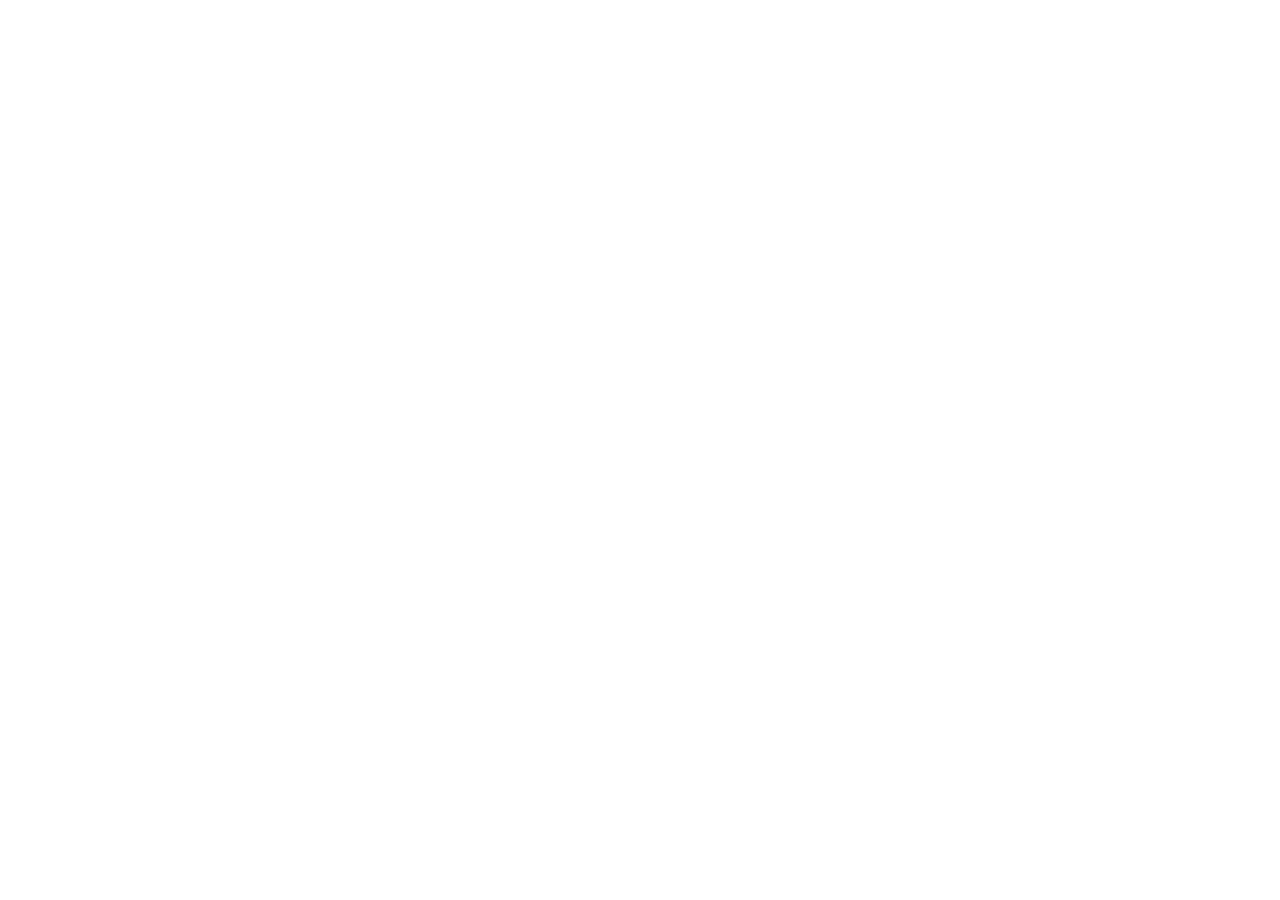
==== index.html @ 53a24859 "upload" ====
<!DOCTYPE html>
<html>

<head>
    <meta charset="utf-8">
    <title>Wheel of Fortune Bingo</title>

    <!--
    
MIT License
Copyright (c) 2017 Jeremy Rue
Permission is hereby granted, free of charge, to any person obtaining a copy
of this software and associated documentation files (the "Software"), to deal
in the Software without restriction, including without limitation the rights
to use, copy, modify, merge, publish, distribute, sublicense, and/or sell
copies of the Software, and to permit persons to whom the Software is
furnished to do so, subject to the following conditions:
The above copyright notice and this permission notice shall be included in all
copies or substantial portions of the Software.
THE SOFTWARE IS PROVIDED "AS IS", WITHOUT WARRANTY OF ANY KIND, EXPRESS OR
IMPLIED, INCLUDING BUT NOT LIMITED TO THE WARRANTIES OF MERCHANTABILITY,
FITNESS FOR A PARTICULAR PURPOSE AND NONINFRINGEMENT. IN NO EVENT SHALL THE
AUTHORS OR COPYRIGHT HOLDERS BE LIABLE FOR ANY CLAIM, DAMAGES OR OTHER
LIABILITY, WHETHER IN AN ACTION OF CONTRACT, TORT OR OTHERWISE, ARISING FROM,
OUT OF OR IN CONNECTION WITH THE SOFTWARE OR THE USE OR OTHER DEALINGS IN THE
SOFTWARE.
-->

    <style type="text/css">
        text {
            font-family: Helvetica, Arial, sans-serif;
            font-size: 11px;
            pointer-events: none;
        }

        #chart {
            position: absolute;
            width: 500px;
            height: 500px;
            top: 0;
            left: 0;
        }

        #question {
            position: absolute;
            width: 400px;
            height: 500px;
            top: 0;
            left: 520px;
        }

        #question h1 {
            font-size: 50px;
            color: red;
            font-weight: bold;
            font-family: "Helvetica Neue", Helvetica, Arial, sans-serif;
            position: absolute;
            padding: 0;
            margin: 0;
            top: 50%;
            -webkit-transform: translate(0, -50%);
            transform: translate(0, -50%);
            text-decoration: none;
        }
    </style>

</head>

<body>
    <div id="chart"></div>
    <div id="question">
        <h1></h1>
    </div>

    <script src="https://d3js.org/d3.v3.min.js" charset="utf-8"></script>
    <script type="text/javascript" charset="utf-8">
        var padding = { top: 20, right: 40, bottom: 0, left: 0 },
            w = 500 - padding.left - padding.right,
            h = 500 - padding.top - padding.bottom,
            r = Math.min(w, h) / 2,
            rotation = 0,
            oldrotation = 0,
            picked = 100000,
            oldpick = [],
            color = d3.scale.category20();//category20c()
        //randomNumbers = getRandomNumbers();

        //http://osric.com/bingo-card-generator/?title=HTML+and+CSS+BINGO!&words=padding%2Cfont-family%2Ccolor%2Cfont-weight%2Cfont-size%2Cbackground-color%2Cnesting%2Cbottom%2Csans-serif%2Cperiod%2Cpound+sign%2C%EF%B9%A4body%EF%B9%A5%2C%EF%B9%A4ul%EF%B9%A5%2C%EF%B9%A4h1%EF%B9%A5%2Cmargin%2C%3C++%3E%2C{+}%2C%EF%B9%A4p%EF%B9%A5%2C%EF%B9%A4!DOCTYPE+html%EF%B9%A5%2C%EF%B9%A4head%EF%B9%A5%2Ccolon%2C%EF%B9%A4style%EF%B9%A5%2C.html%2CHTML%2CCSS%2CJavaScript%2Cborder&freespace=true&freespaceValue=Web+Design+Master&freespaceRandom=false&width=5&height=5&number=35#results

        var data = [
            { "label": "1", "value": 1, "question": "<a href='1index.html'>Click Me</a>" }, // padding
            { "label": "2", "value": 1, "question": "<a href='1index.html'>Click Me</a>" }, //font-family
            { "label": "3", "value": 1, "question": "<a href='1index.html'>Click Me</a>" }, //color
            { "label": "4", "value": 1, "question": "<a href='1index.html'>Click Me</a>" }, //font-weight
            { "label": "5", "value": 1, "question": "<a href='1index.html'>Click Me</a>" }, //font-size
            { "label": "6", "value": 1, "question": "<a href='1index.html'>Click Me</a>" }, //background-color
            { "label": "7", "value": 1, "question": "<a href='1index.html'>Click Me</a>" }, //nesting
            { "label": "8", "value": 1, "question": "<a href='1index.html'>Click Me</a>" }, //bottom
            { "label": "9", "value": 1, "question": "<a href='1index.html'>Click Me</a>" }, //sans-serif
            { "label": "10", "value": 1, "question": "<a href='1index.html'>Click Me</a>" }, //period
            { "label": "11", "value": 1, "question": "<a href='1index.html'>Click Me</a>" }, //pound sign
            { "label": "12", "value": 1, "question": "<a href='1index.html'>Click Me</a>" }, //<body>
            { "label": "13", "value": 1, "question": "<a href='1index.html'>Click Me</a>" }, //<ul>
        ];


        var svg = d3.select('#chart')
            .append("svg")
            .data([data])
            .attr("width", w + padding.left + padding.right)
            .attr("height", h + padding.top + padding.bottom);

        var container = svg.append("g")
            .attr("class", "chartholder")
            .attr("transform", "translate(" + (w / 2 + padding.left) + "," + (h / 2 + padding.top) + ")");

        var vis = container
            .append("g");

        var pie = d3.layout.pie().sort(null).value(function (d) { return 1; });

        // declare an arc generator function
        var arc = d3.svg.arc().outerRadius(r);

        // select paths, use arc generator to draw
        var arcs = vis.selectAll("g.slice")
            .data(pie)
            .enter()
            .append("g")
            .attr("class", "slice");


        arcs.append("path")
            .attr("fill", function (d, i) { return color(i); })
            .attr("d", function (d) { return arc(d); });

        // add the text
        arcs.append("text").attr("transform", function (d) {
            d.innerRadius = 0;
            d.outerRadius = r;
            d.angle = (d.startAngle + d.endAngle) / 2;
            return "rotate(" + (d.angle * 180 / Math.PI - 90) + ")translate(" + (d.outerRadius - 10) + ")";
        })
            .attr("text-anchor", "end")
            .text(function (d, i) {
                return data[i].label;
            });

        container.on("click", spin);


        function spin(d) {

            container.on("click", null);

            //all slices have been seen, all done
            console.log("OldPick: " + oldpick.length, "Data length: " + data.length);
            if (oldpick.length == data.length) {
                console.log("done");
                container.on("click", null);
                return;
            }

            var ps = 360 / data.length,
                pieslice = Math.round(1440 / data.length),
                rng = Math.floor((Math.random() * 1440) + 360);

            rotation = (Math.round(rng / ps) * ps);

            picked = Math.round(data.length - (rotation % 360) / ps);
            picked = picked >= data.length ? (picked % data.length) : picked;


            if (oldpick.indexOf(picked) !== -1) {
                d3.select(this).call(spin);
                return;
            } else {
                oldpick.push(picked);
            }

            rotation += 90 - Math.round(ps / 2);

            vis.transition()
                .duration(3000)
                .attrTween("transform", rotTween)
                .each("end", function () {

                    //mark question as seen
                    d3.select(".slice:nth-child(" + (picked + 1) + ") path")
                        .attr("fill", "#111");

                    //populate question
                    d3.select("#question h1")
                        .html(data[picked].question);

                    oldrotation = rotation;

                    container.on("click", spin);
                });
        }

        //make arrow
        svg.append("g")
            .attr("transform", "translate(" + (w + padding.left + padding.right) + "," + ((h / 2) + padding.top) + ")")
            .append("path")
            .attr("d", "M-" + (r * .15) + ",0L0," + (r * .05) + "L0,-" + (r * .05) + "Z")
            .style({ "fill": "green" });

        //draw spin circle
        container.append("circle")
            .attr("cx", 0)
            .attr("cy", 0)
            .attr("r", 60)
            .style({ "fill": "white", "cursor": "pointer" });

        //spin text
        container.append("text")
            .attr("x", 0)
            .attr("y", 15)
            .attr("text-anchor", "middle")
            .text("SPIN")
            .style({ "font-weight": "bold", "font-size": "30px" });


        function rotTween(to) {
            var i = d3.interpolate(oldrotation % 360, rotation);
            return function (t) {
                return "rotate(" + i(t) + ")";
            };
        }


        function getRandomNumbers() {
            var array = new Uint16Array(1000);
            var scale = d3.scale.linear().range([360, 1440]).domain([0, 100000]);

            if (window.hasOwnProperty("crypto") && typeof window.crypto.getRandomValues === "function") {
                window.crypto.getRandomValues(array);
                console.log("works");
            } else {
                //no support for crypto, get crappy random numbers
                for (var i = 0; i < 1000; i++) {
                    array[i] = Math.floor(Math.random() * 100000) + 1;
                }
            }

            return array;
        }

    </script>
</body>

</html>
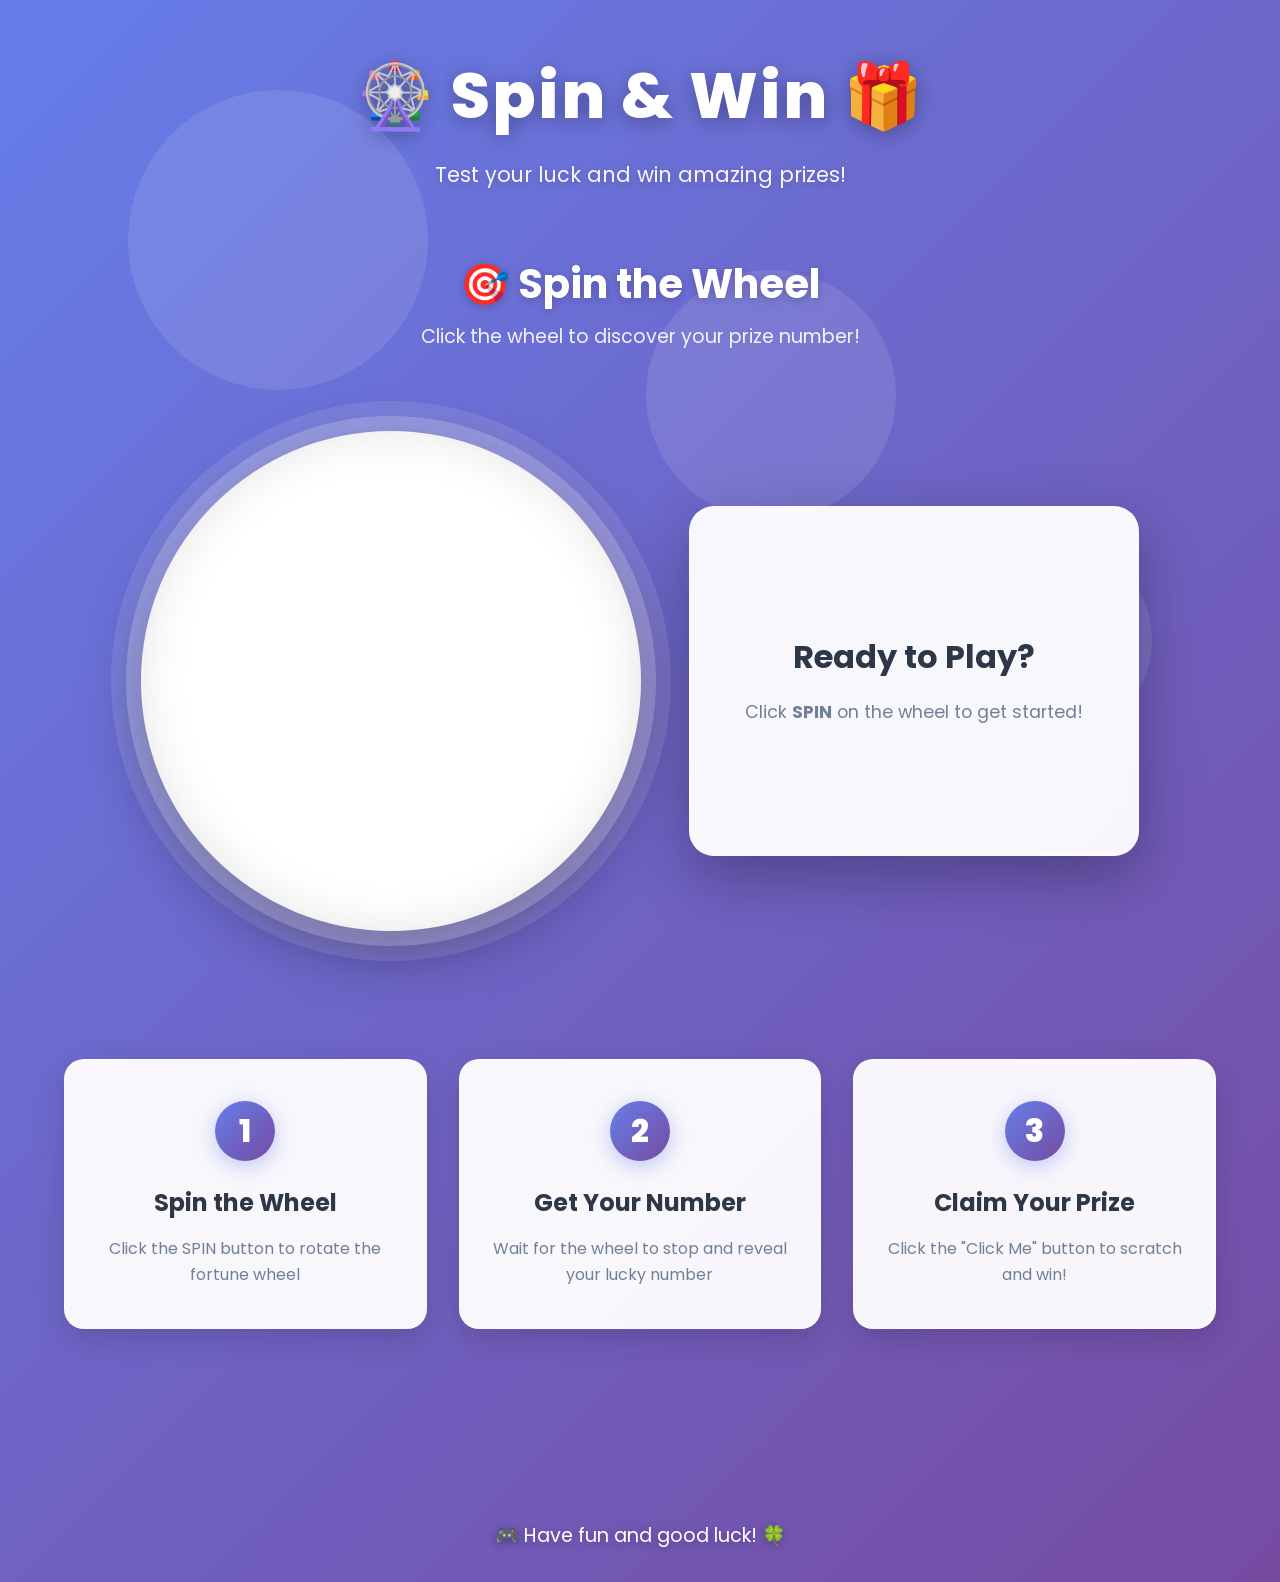
==== commit 17312dfc: "Feat: New UI" ====
--- a/index.html
+++ b/index.html
@@ -1,253 +1,83 @@
 <!DOCTYPE html>
-<html>
+<html lang="en">
 
 <head>
-    <meta charset="utf-8">
-    <title>Wheel of Fortune Bingo</title>
-
-    <!--
-    
-MIT License
-Copyright (c) 2017 Jeremy Rue
-Permission is hereby granted, free of charge, to any person obtaining a copy
-of this software and associated documentation files (the "Software"), to deal
-in the Software without restriction, including without limitation the rights
-to use, copy, modify, merge, publish, distribute, sublicense, and/or sell
-copies of the Software, and to permit persons to whom the Software is
-furnished to do so, subject to the following conditions:
-The above copyright notice and this permission notice shall be included in all
-copies or substantial portions of the Software.
-THE SOFTWARE IS PROVIDED "AS IS", WITHOUT WARRANTY OF ANY KIND, EXPRESS OR
-IMPLIED, INCLUDING BUT NOT LIMITED TO THE WARRANTIES OF MERCHANTABILITY,
-FITNESS FOR A PARTICULAR PURPOSE AND NONINFRINGEMENT. IN NO EVENT SHALL THE
-AUTHORS OR COPYRIGHT HOLDERS BE LIABLE FOR ANY CLAIM, DAMAGES OR OTHER
-LIABILITY, WHETHER IN AN ACTION OF CONTRACT, TORT OR OTHERWISE, ARISING FROM,
-OUT OF OR IN CONNECTION WITH THE SOFTWARE OR THE USE OR OTHER DEALINGS IN THE
-SOFTWARE.
--->
-
-    <style type="text/css">
-        text {
-            font-family: Helvetica, Arial, sans-serif;
-            font-size: 11px;
-            pointer-events: none;
-        }
-
-        #chart {
-            position: absolute;
-            width: 500px;
-            height: 500px;
-            top: 0;
-            left: 0;
-        }
-
-        #question {
-            position: absolute;
-            width: 400px;
-            height: 500px;
-            top: 0;
-            left: 520px;
-        }
-
-        #question h1 {
-            font-size: 50px;
-            color: red;
-            font-weight: bold;
-            font-family: "Helvetica Neue", Helvetica, Arial, sans-serif;
-            position: absolute;
-            padding: 0;
-            margin: 0;
-            top: 50%;
-            -webkit-transform: translate(0, -50%);
-            transform: translate(0, -50%);
-            text-decoration: none;
-        }
-    </style>
-
+    <meta charset="UTF-8">
+    <meta name="viewport" content="width=device-width, initial-scale=1.0">
+    <title>🎡 Spin & Win - Fortune Wheel Game 🎁</title>
+    <link rel="stylesheet" href="style.css">
+    <link href="https://fonts.googleapis.com/css2?family=Poppins:wght@400;600;700;800&display=swap" rel="stylesheet">
 </head>
 
 <body>
-    <div id="chart"></div>
-    <div id="question">
-        <h1></h1>
+    <!-- Animated Background -->
+    <div class="background-animation">
+        <div class="circle circle-1"></div>
+        <div class="circle circle-2"></div>
+        <div class="circle circle-3"></div>
+        <div class="circle circle-4"></div>
     </div>
 
-    <script src="https://d3js.org/d3.v3.min.js" charset="utf-8"></script>
-    <script type="text/javascript" charset="utf-8">
-        var padding = { top: 20, right: 40, bottom: 0, left: 0 },
-            w = 500 - padding.left - padding.right,
-            h = 500 - padding.top - padding.bottom,
-            r = Math.min(w, h) / 2,
-            rotation = 0,
-            oldrotation = 0,
-            picked = 100000,
-            oldpick = [],
-            color = d3.scale.category20();//category20c()
-        //randomNumbers = getRandomNumbers();
+    <!-- Header -->
+    <header class="header">
+        <div class="header-content">
+            <h1 class="main-title">
+                <span class="emoji-icon">🎡</span>
+                Spin & Win
+                <span class="emoji-icon">🎁</span>
+            </h1>
+            <p class="subtitle">Test your luck and win amazing prizes!</p>
+        </div>
+    </header>
 
-        //http://osric.com/bingo-card-generator/?title=HTML+and+CSS+BINGO!&words=padding%2Cfont-family%2Ccolor%2Cfont-weight%2Cfont-size%2Cbackground-color%2Cnesting%2Cbottom%2Csans-serif%2Cperiod%2Cpound+sign%2C%EF%B9%A4body%EF%B9%A5%2C%EF%B9%A4ul%EF%B9%A5%2C%EF%B9%A4h1%EF%B9%A5%2Cmargin%2C%3C++%3E%2C{+}%2C%EF%B9%A4p%EF%B9%A5%2C%EF%B9%A4!DOCTYPE+html%EF%B9%A5%2C%EF%B9%A4head%EF%B9%A5%2Ccolon%2C%EF%B9%A4style%EF%B9%A5%2C.html%2CHTML%2CCSS%2CJavaScript%2Cborder&freespace=true&freespaceValue=Web+Design+Master&freespaceRandom=false&width=5&height=5&number=35#results
+    <!-- Main Container -->
+    <main class="main-container">
+        <!-- Wheel Section -->
+        <section class="wheel-section">
+            <div class="section-header">
+                <h2>🎯 Spin the Wheel</h2>
+                <p>Click the wheel to discover your prize number!</p>
+            </div>
+            
+            <div class="wheel-container">
+                <div id="chart"></div>
+                <div id="question">
+                    <div class="question-content">
+                        <h3>Ready to Play?</h3>
+                        <p class="instruction">Click <strong>SPIN</strong> on the wheel to get started!</p>
+                    </div>
+                </div>
+            </div>
+        </section>
 
-        var data = [
-            { "label": "1", "value": 1, "question": "<a href='1index.html'>Click Me</a>" }, // padding
-            { "label": "2", "value": 1, "question": "<a href='1index.html'>Click Me</a>" }, //font-family
-            { "label": "3", "value": 1, "question": "<a href='1index.html'>Click Me</a>" }, //color
-            { "label": "4", "value": 1, "question": "<a href='1index.html'>Click Me</a>" }, //font-weight
-            { "label": "5", "value": 1, "question": "<a href='1index.html'>Click Me</a>" }, //font-size
-            { "label": "6", "value": 1, "question": "<a href='1index.html'>Click Me</a>" }, //background-color
-            { "label": "7", "value": 1, "question": "<a href='1index.html'>Click Me</a>" }, //nesting
-            { "label": "8", "value": 1, "question": "<a href='1index.html'>Click Me</a>" }, //bottom
-            { "label": "9", "value": 1, "question": "<a href='1index.html'>Click Me</a>" }, //sans-serif
-            { "label": "10", "value": 1, "question": "<a href='1index.html'>Click Me</a>" }, //period
-            { "label": "11", "value": 1, "question": "<a href='1index.html'>Click Me</a>" }, //pound sign
-            { "label": "12", "value": 1, "question": "<a href='1index.html'>Click Me</a>" }, //<body>
-            { "label": "13", "value": 1, "question": "<a href='1index.html'>Click Me</a>" }, //<ul>
-        ];
+        <!-- Instructions Section -->
+        <section class="instructions-section">
+            <div class="instruction-card">
+                <div class="step-number">1</div>
+                <h3>Spin the Wheel</h3>
+                <p>Click the SPIN button to rotate the fortune wheel</p>
+            </div>
+            <div class="instruction-card">
+                <div class="step-number">2</div>
+                <h3>Get Your Number</h3>
+                <p>Wait for the wheel to stop and reveal your lucky number</p>
+            </div>
+            <div class="instruction-card">
+                <div class="step-number">3</div>
+                <h3>Claim Your Prize</h3>
+                <p>Click the "Click Me" button to scratch and win!</p>
+            </div>
+        </section>
+    </main>
 
+    <!-- Footer -->
+    <footer class="footer">
+        <p>🎮 Have fun and good luck! 🍀</p>
+    </footer>
 
-        var svg = d3.select('#chart')
-            .append("svg")
-            .data([data])
-            .attr("width", w + padding.left + padding.right)
-            .attr("height", h + padding.top + padding.bottom);
-
-        var container = svg.append("g")
-            .attr("class", "chartholder")
-            .attr("transform", "translate(" + (w / 2 + padding.left) + "," + (h / 2 + padding.top) + ")");
-
-        var vis = container
-            .append("g");
-
-        var pie = d3.layout.pie().sort(null).value(function (d) { return 1; });
-
-        // declare an arc generator function
-        var arc = d3.svg.arc().outerRadius(r);
-
-        // select paths, use arc generator to draw
-        var arcs = vis.selectAll("g.slice")
-            .data(pie)
-            .enter()
-            .append("g")
-            .attr("class", "slice");
-
-
-        arcs.append("path")
-            .attr("fill", function (d, i) { return color(i); })
-            .attr("d", function (d) { return arc(d); });
-
-        // add the text
-        arcs.append("text").attr("transform", function (d) {
-            d.innerRadius = 0;
-            d.outerRadius = r;
-            d.angle = (d.startAngle + d.endAngle) / 2;
-            return "rotate(" + (d.angle * 180 / Math.PI - 90) + ")translate(" + (d.outerRadius - 10) + ")";
-        })
-            .attr("text-anchor", "end")
-            .text(function (d, i) {
-                return data[i].label;
-            });
-
-        container.on("click", spin);
-
-
-        function spin(d) {
-
-            container.on("click", null);
-
-            //all slices have been seen, all done
-            console.log("OldPick: " + oldpick.length, "Data length: " + data.length);
-            if (oldpick.length == data.length) {
-                console.log("done");
-                container.on("click", null);
-                return;
-            }
-
-            var ps = 360 / data.length,
-                pieslice = Math.round(1440 / data.length),
-                rng = Math.floor((Math.random() * 1440) + 360);
-
-            rotation = (Math.round(rng / ps) * ps);
-
-            picked = Math.round(data.length - (rotation % 360) / ps);
-            picked = picked >= data.length ? (picked % data.length) : picked;
-
-
-            if (oldpick.indexOf(picked) !== -1) {
-                d3.select(this).call(spin);
-                return;
-            } else {
-                oldpick.push(picked);
-            }
-
-            rotation += 90 - Math.round(ps / 2);
-
-            vis.transition()
-                .duration(3000)
-                .attrTween("transform", rotTween)
-                .each("end", function () {
-
-                    //mark question as seen
-                    d3.select(".slice:nth-child(" + (picked + 1) + ") path")
-                        .attr("fill", "#111");
-
-                    //populate question
-                    d3.select("#question h1")
-                        .html(data[picked].question);
-
-                    oldrotation = rotation;
-
-                    container.on("click", spin);
-                });
-        }
-
-        //make arrow
-        svg.append("g")
-            .attr("transform", "translate(" + (w + padding.left + padding.right) + "," + ((h / 2) + padding.top) + ")")
-            .append("path")
-            .attr("d", "M-" + (r * .15) + ",0L0," + (r * .05) + "L0,-" + (r * .05) + "Z")
-            .style({ "fill": "green" });
-
-        //draw spin circle
-        container.append("circle")
-            .attr("cx", 0)
-            .attr("cy", 0)
-            .attr("r", 60)
-            .style({ "fill": "white", "cursor": "pointer" });
-
-        //spin text
-        container.append("text")
-            .attr("x", 0)
-            .attr("y", 15)
-            .attr("text-anchor", "middle")
-            .text("SPIN")
-            .style({ "font-weight": "bold", "font-size": "30px" });
-
-
-        function rotTween(to) {
-            var i = d3.interpolate(oldrotation % 360, rotation);
-            return function (t) {
-                return "rotate(" + i(t) + ")";
-            };
-        }
-
-
-        function getRandomNumbers() {
-            var array = new Uint16Array(1000);
-            var scale = d3.scale.linear().range([360, 1440]).domain([0, 100000]);
-
-            if (window.hasOwnProperty("crypto") && typeof window.crypto.getRandomValues === "function") {
-                window.crypto.getRandomValues(array);
-                console.log("works");
-            } else {
-                //no support for crypto, get crappy random numbers
-                for (var i = 0; i < 1000; i++) {
-                    array[i] = Math.floor(Math.random() * 100000) + 1;
-                }
-            }
-
-            return array;
-        }
-
-    </script>
+    <!-- Scripts -->
+    <script src="https://d3js.org/d3.v3.min.js"></script>
+    <script src="wheel.js"></script>
 </body>
 
-</html>+</html>
--- a/style.css
+++ b/style.css
@@ -0,0 +1,544 @@
+/* ==================== RESET & BASE STYLES ==================== */
+* {
+    margin: 0;
+    padding: 0;
+    box-sizing: border-box;
+}
+
+:root {
+    --primary-gradient: linear-gradient(135deg, #667eea 0%, #764ba2 100%);
+    --secondary-gradient: linear-gradient(135deg, #f093fb 0%, #f5576c 100%);
+    --success-gradient: linear-gradient(135deg, #4facfe 0%, #00f2fe 100%);
+    --card-bg: rgba(255, 255, 255, 0.95);
+    --text-dark: #2d3748;
+    --text-light: #718096;
+    --shadow-sm: 0 2px 10px rgba(0, 0, 0, 0.1);
+    --shadow-md: 0 10px 30px rgba(0, 0, 0, 0.15);
+    --shadow-lg: 0 20px 60px rgba(0, 0, 0, 0.3);
+}
+
+html {
+    scroll-behavior: smooth;
+}
+
+body {
+    font-family: 'Poppins', 'Segoe UI', Tahoma, Geneva, Verdana, sans-serif;
+    background: var(--primary-gradient);
+    min-height: 100vh;
+    overflow-x: hidden;
+    position: relative;
+}
+
+/* ==================== ANIMATED BACKGROUND ==================== */
+.background-animation {
+    position: fixed;
+    top: 0;
+    left: 0;
+    width: 100%;
+    height: 100%;
+    overflow: hidden;
+    z-index: -1;
+}
+
+.circle {
+    position: absolute;
+    border-radius: 50%;
+    background: rgba(255, 255, 255, 0.1);
+    animation: float 20s infinite ease-in-out;
+}
+
+.circle-1 {
+    width: 300px;
+    height: 300px;
+    top: 10%;
+    left: 10%;
+    animation-delay: 0s;
+}
+
+.circle-2 {
+    width: 200px;
+    height: 200px;
+    top: 60%;
+    right: 10%;
+    animation-delay: 3s;
+}
+
+.circle-3 {
+    width: 150px;
+    height: 150px;
+    bottom: 20%;
+    left: 20%;
+    animation-delay: 6s;
+}
+
+.circle-4 {
+    width: 250px;
+    height: 250px;
+    top: 30%;
+    right: 30%;
+    animation-delay: 9s;
+}
+
+@keyframes float {
+    0%, 100% {
+        transform: translate(0, 0) scale(1);
+        opacity: 0.3;
+    }
+    25% {
+        transform: translate(30px, -30px) scale(1.1);
+        opacity: 0.5;
+    }
+    50% {
+        transform: translate(-20px, 20px) scale(0.9);
+        opacity: 0.4;
+    }
+    75% {
+        transform: translate(20px, 30px) scale(1.05);
+        opacity: 0.6;
+    }
+}
+
+/* ==================== HEADER ==================== */
+.header {
+    padding: 3rem 2rem 2rem;
+    text-align: center;
+    position: relative;
+    z-index: 10;
+}
+
+.header-content {
+    max-width: 800px;
+    margin: 0 auto;
+}
+
+.main-title {
+    font-size: clamp(2.5rem, 6vw, 4rem);
+    font-weight: 800;
+    color: white;
+    text-shadow: 0 4px 20px rgba(0, 0, 0, 0.3);
+    margin-bottom: 1rem;
+    animation: slideDown 1s ease;
+    letter-spacing: 2px;
+}
+
+.emoji-icon {
+    display: inline-block;
+    animation: bounce 2s infinite;
+}
+
+.subtitle {
+    font-size: clamp(1rem, 2vw, 1.3rem);
+    color: rgba(255, 255, 255, 0.95);
+    text-shadow: 0 2px 10px rgba(0, 0, 0, 0.2);
+    font-weight: 400;
+    animation: fadeIn 1.5s ease;
+}
+
+@keyframes slideDown {
+    from {
+        opacity: 0;
+        transform: translateY(-50px);
+    }
+    to {
+        opacity: 1;
+        transform: translateY(0);
+    }
+}
+
+@keyframes fadeIn {
+    from {
+        opacity: 0;
+    }
+    to {
+        opacity: 1;
+    }
+}
+
+@keyframes bounce {
+    0%, 100% {
+        transform: translateY(0);
+    }
+    50% {
+        transform: translateY(-10px);
+    }
+}
+
+/* ==================== MAIN CONTAINER ==================== */
+.main-container {
+    max-width: 1400px;
+    margin: 0 auto;
+    padding: 2rem;
+}
+
+/* ==================== WHEEL SECTION ==================== */
+.wheel-section {
+    margin-bottom: 4rem;
+}
+
+.section-header {
+    text-align: center;
+    margin-bottom: 3rem;
+}
+
+.section-header h2 {
+    font-size: clamp(2rem, 4vw, 2.5rem);
+    color: white;
+    font-weight: 700;
+    margin-bottom: 0.5rem;
+    text-shadow: 0 2px 10px rgba(0, 0, 0, 0.2);
+}
+
+.section-header p {
+    font-size: clamp(1rem, 2vw, 1.2rem);
+    color: rgba(255, 255, 255, 0.9);
+}
+
+.wheel-container {
+    display: flex;
+    flex-wrap: wrap;
+    gap: 3rem;
+    justify-content: center;
+    align-items: center;
+    padding: 2rem;
+}
+
+/* Wheel Chart Styling */
+#chart {
+    position: relative;
+    width: 500px;
+    height: 500px;
+    background: white;
+    border-radius: 50%;
+    box-shadow: 
+        0 0 0 15px rgba(255, 255, 255, 0.2),
+        0 0 0 30px rgba(255, 255, 255, 0.1),
+        0 20px 60px rgba(0, 0, 0, 0.4),
+        inset 0 0 50px rgba(0, 0, 0, 0.1);
+    transition: transform 0.3s ease;
+    animation: scaleIn 0.8s ease;
+}
+
+#chart:hover {
+    transform: scale(1.02) rotate(2deg);
+}
+
+@keyframes scaleIn {
+    from {
+        opacity: 0;
+        transform: scale(0.5);
+    }
+    to {
+        opacity: 1;
+        transform: scale(1);
+    }
+}
+
+/* Question/Result Card */
+#question {
+    position: relative;
+    width: 450px;
+    min-height: 350px;
+    background: var(--card-bg);
+    border-radius: 25px;
+    padding: 3rem 2.5rem;
+    box-shadow: var(--shadow-lg);
+    display: flex;
+    align-items: center;
+    justify-content: center;
+    transition: all 0.4s cubic-bezier(0.68, -0.55, 0.265, 1.55);
+    border: 3px solid rgba(255, 255, 255, 0.3);
+    backdrop-filter: blur(10px);
+    animation: slideUp 1s ease;
+}
+
+#question:hover {
+    transform: translateY(-10px) scale(1.02);
+    box-shadow: 0 30px 80px rgba(0, 0, 0, 0.4);
+}
+
+@keyframes slideUp {
+    from {
+        opacity: 0;
+        transform: translateY(50px);
+    }
+    to {
+        opacity: 1;
+        transform: translateY(0);
+    }
+}
+
+.question-content {
+    text-align: center;
+}
+
+.question-content h3 {
+    font-size: 2rem;
+    color: var(--text-dark);
+    margin-bottom: 1rem;
+    font-weight: 700;
+}
+
+.question-content p {
+    font-size: 1.1rem;
+    color: var(--text-light);
+    line-height: 1.8;
+}
+
+.instruction {
+    margin-top: 1rem;
+}
+
+#question h1 {
+    font-size: clamp(1.5rem, 3vw, 2rem);
+    background: var(--primary-gradient);
+    -webkit-background-clip: text;
+    -webkit-text-fill-color: transparent;
+    background-clip: text;
+    font-weight: 700;
+    text-align: center;
+    line-height: 1.6;
+    animation: resultFadeIn 0.5s ease;
+}
+
+#question h1 a {
+    display: inline-block;
+    margin-top: 1.5rem;
+    padding: 15px 40px;
+    background: var(--secondary-gradient);
+    color: white;
+    text-decoration: none;
+    border-radius: 50px;
+    font-size: 1.1rem;
+    font-weight: 600;
+    transition: all 0.3s ease;
+    box-shadow: 0 10px 30px rgba(245, 87, 108, 0.4);
+    -webkit-text-fill-color: white;
+    text-transform: uppercase;
+    letter-spacing: 1px;
+}
+
+#question h1 a:hover {
+    transform: translateY(-3px) scale(1.05);
+    box-shadow: 0 15px 40px rgba(245, 87, 108, 0.6);
+}
+
+#question h1 a:active {
+    transform: translateY(-1px);
+}
+
+@keyframes resultFadeIn {
+    from {
+        opacity: 0;
+        transform: scale(0.8) rotate(-5deg);
+    }
+    to {
+        opacity: 1;
+        transform: scale(1) rotate(0deg);
+    }
+}
+
+/* SVG Text Styling */
+text {
+    font-family: 'Poppins', sans-serif;
+    font-size: 16px;
+    font-weight: 700;
+    pointer-events: none;
+    fill: white;
+    text-shadow: 0 2px 5px rgba(0, 0, 0, 0.4);
+}
+
+/* Spin Button */
+.spin-button {
+    cursor: pointer;
+    transition: all 0.3s ease;
+}
+
+.spin-button:hover circle {
+    fill: #fffacd;
+    filter: drop-shadow(0 0 20px rgba(255, 215, 0, 0.6));
+}
+
+.spin-button:active circle {
+    fill: #ffd700;
+}
+
+.spin-button text {
+    fill: #667eea;
+    font-size: 32px;
+    font-weight: 900;
+    letter-spacing: 3px;
+    text-shadow: 0 2px 10px rgba(0, 0, 0, 0.2);
+}
+
+/* Arrow Pointer */
+.arrow-pointer {
+    filter: drop-shadow(0 5px 10px rgba(0, 0, 0, 0.4));
+    animation: arrowPulse 2s infinite ease-in-out;
+}
+
+@keyframes arrowPulse {
+    0%, 100% {
+        transform: translateX(0) scale(1);
+    }
+    50% {
+        transform: translateX(-5px) scale(1.1);
+    }
+}
+
+/* ==================== INSTRUCTIONS SECTION ==================== */
+.instructions-section {
+    display: grid;
+    grid-template-columns: repeat(auto-fit, minmax(280px, 1fr));
+    gap: 2rem;
+    padding: 2rem;
+    margin-bottom: 3rem;
+}
+
+.instruction-card {
+    background: var(--card-bg);
+    border-radius: 20px;
+    padding: 2.5rem 2rem;
+    text-align: center;
+    box-shadow: var(--shadow-md);
+    transition: all 0.3s ease;
+    border: 2px solid rgba(255, 255, 255, 0.3);
+    position: relative;
+    overflow: hidden;
+}
+
+.instruction-card::before {
+    content: '';
+    position: absolute;
+    top: 0;
+    left: 0;
+    right: 0;
+    height: 5px;
+    background: var(--secondary-gradient);
+    transform: scaleX(0);
+    transition: transform 0.3s ease;
+}
+
+.instruction-card:hover::before {
+    transform: scaleX(1);
+}
+
+.instruction-card:hover {
+    transform: translateY(-10px);
+    box-shadow: 0 20px 40px rgba(0, 0, 0, 0.2);
+}
+
+.step-number {
+    width: 60px;
+    height: 60px;
+    margin: 0 auto 1.5rem;
+    background: var(--primary-gradient);
+    color: white;
+    border-radius: 50%;
+    display: flex;
+    align-items: center;
+    justify-content: center;
+    font-size: 2rem;
+    font-weight: 800;
+    box-shadow: 0 5px 20px rgba(102, 126, 234, 0.4);
+}
+
+.instruction-card h3 {
+    font-size: 1.5rem;
+    color: var(--text-dark);
+    margin-bottom: 1rem;
+    font-weight: 700;
+}
+
+.instruction-card p {
+    font-size: 1rem;
+    color: var(--text-light);
+    line-height: 1.6;
+}
+
+/* ==================== FOOTER ==================== */
+.footer {
+    text-align: center;
+    padding: 2rem;
+    color: white;
+    font-size: 1.2rem;
+    text-shadow: 0 2px 10px rgba(0, 0, 0, 0.3);
+    margin-top: 3rem;
+}
+
+/* ==================== RESPONSIVE DESIGN ==================== */
+@media (max-width: 1024px) {
+    .wheel-container {
+        flex-direction: column;
+        gap: 2rem;
+    }
+}
+
+@media (max-width: 768px) {
+    .main-container {
+        padding: 1rem;
+    }
+
+    #chart {
+        width: 350px;
+        height: 350px;
+    }
+
+    #question {
+        width: 350px;
+        min-height: 300px;
+        padding: 2rem 1.5rem;
+    }
+
+    .wheel-container {
+        padding: 1rem;
+        gap: 1.5rem;
+    }
+
+    .instructions-section {
+        grid-template-columns: 1fr;
+        padding: 1rem;
+    }
+
+    .header {
+        padding: 2rem 1rem 1rem;
+    }
+}
+
+@media (max-width: 480px) {
+    #chart {
+        width: 280px;
+        height: 280px;
+    }
+
+    #question {
+        width: 280px;
+        padding: 1.5rem 1rem;
+    }
+
+    .instruction-card {
+        padding: 2rem 1.5rem;
+    }
+}
+
+/* ==================== ACCESSIBILITY ==================== */
+@media (prefers-reduced-motion: reduce) {
+    *,
+    *::before,
+    *::after {
+        animation-duration: 0.01ms !important;
+        animation-iteration-count: 1 !important;
+        transition-duration: 0.01ms !important;
+    }
+}
+
+/* ==================== UTILITY CLASSES ==================== */
+.text-gradient {
+    background: var(--primary-gradient);
+    -webkit-background-clip: text;
+    -webkit-text-fill-color: transparent;
+    background-clip: text;
+}
+
+.glow {
+    box-shadow: 0 0 20px rgba(102, 126, 234, 0.6);
+}
